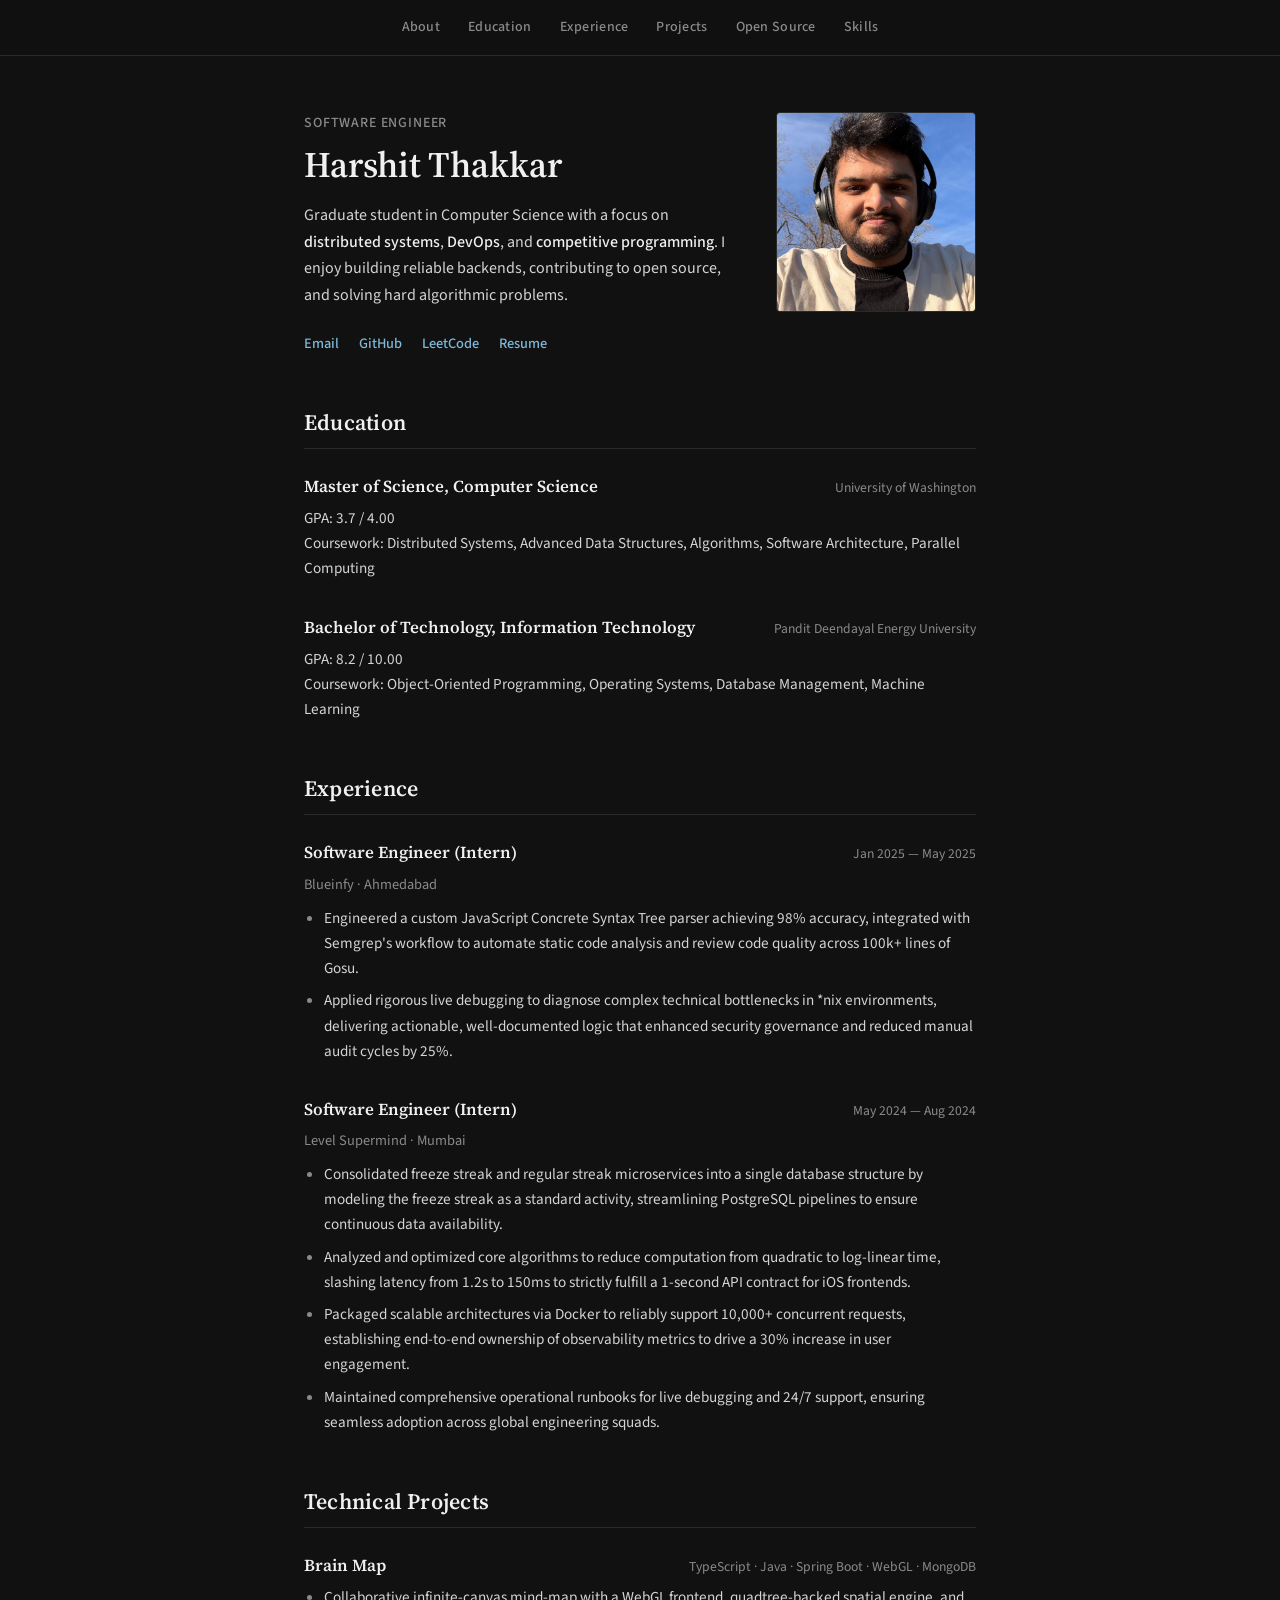
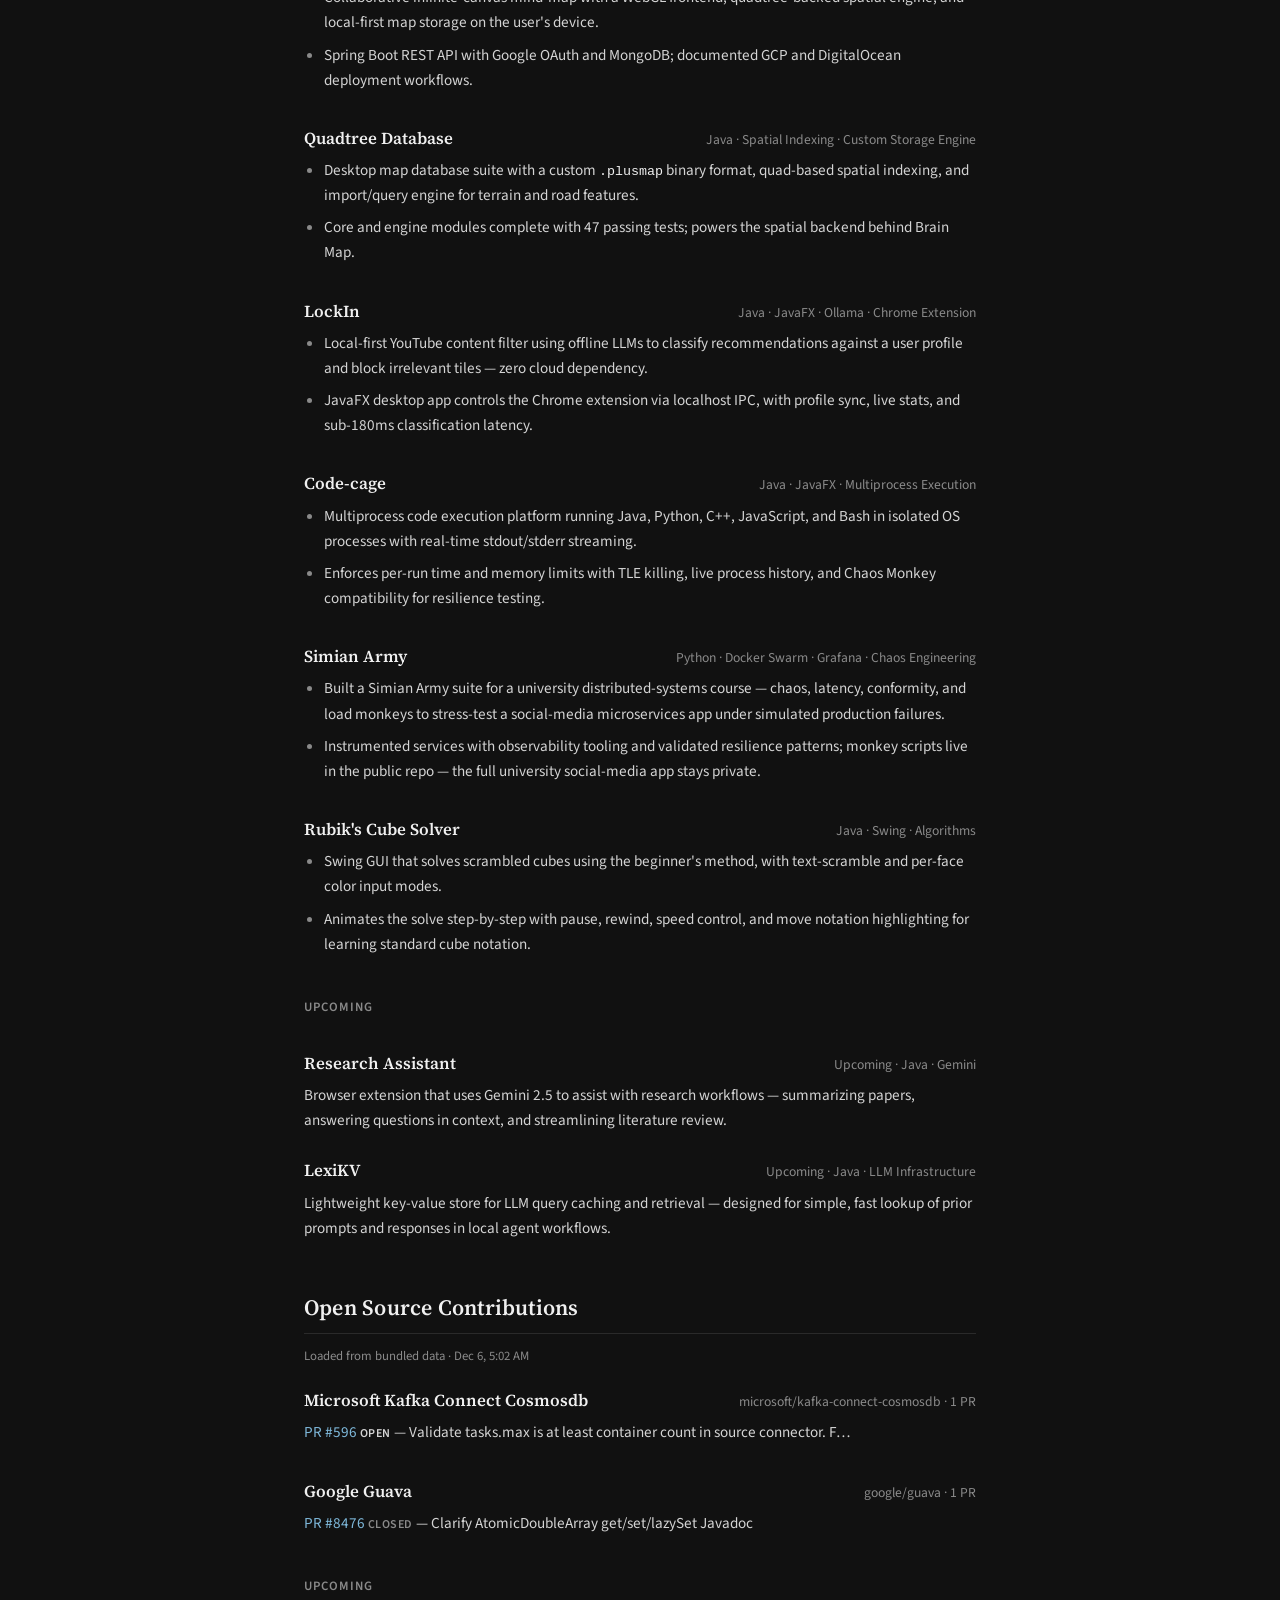
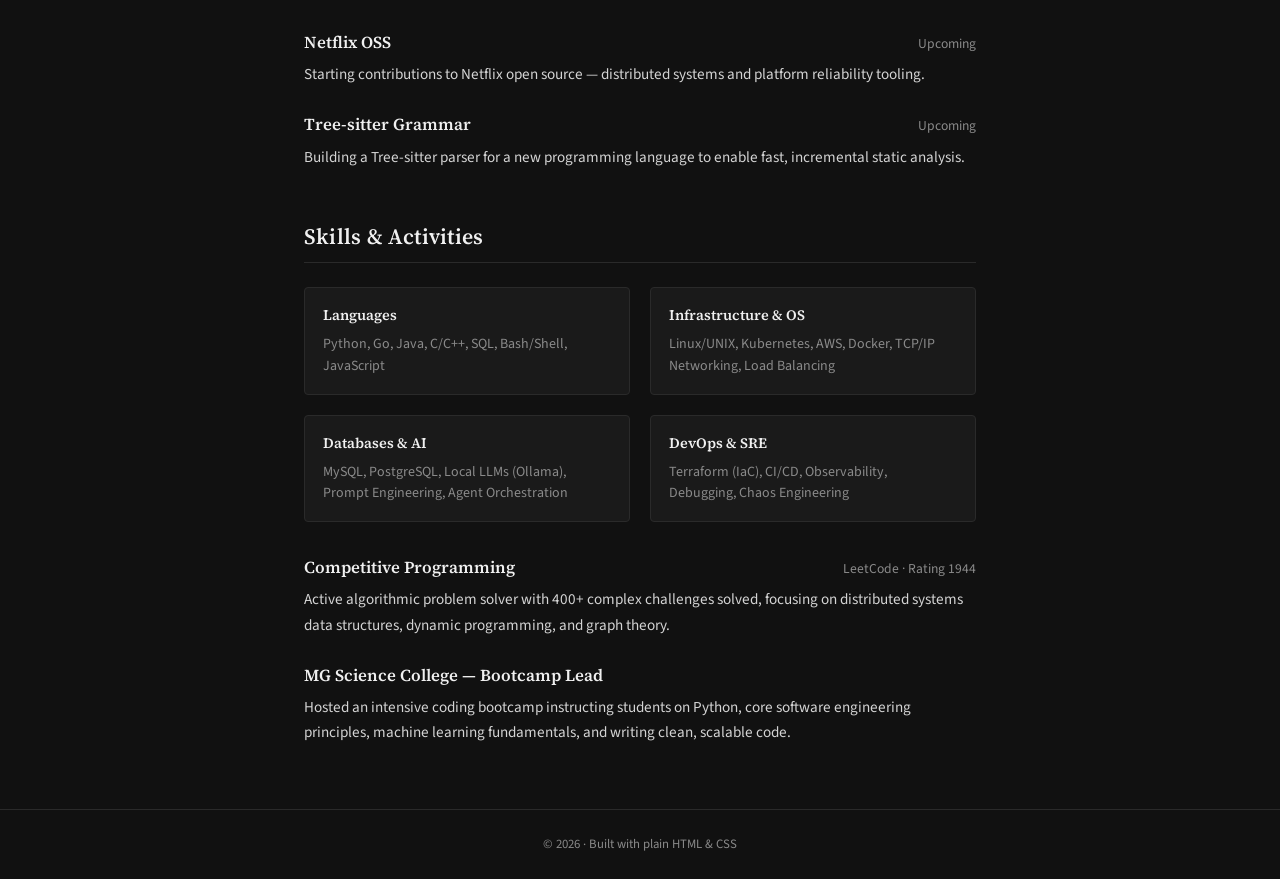
==== index.html @ aaa3c821 "Add dark academic portfolio site with auto-synced OSS section. Static personal site for projects, ex" ====
<!DOCTYPE html>
<html lang="en">
<head>
  <meta charset="UTF-8">
  <meta name="viewport" content="width=device-width, initial-scale=1.0">
  <meta name="description" content="Software engineer focused on distributed systems, DevOps, and competitive programming.">
  <title>Portfolio</title>
  <link rel="stylesheet" href="styles.css">
  <link rel="preconnect" href="https://fonts.googleapis.com">
  <link rel="preconnect" href="https://fonts.gstatic.com" crossorigin>
  <link href="https://fonts.googleapis.com/css2?family=Source+Serif+4:opsz,wght@8..60,400;8..60,600&family=Source+Sans+3:wght@400;500;600&display=swap" rel="stylesheet">
</head>
<body>
  <header class="site-header">
    <nav class="nav">
      <a href="#about" class="nav-link">About</a>
      <a href="#education" class="nav-link">Education</a>
      <a href="#experience" class="nav-link">Experience</a>
      <a href="#projects" class="nav-link">Projects</a>
      <a href="#oss" class="nav-link">Open Source</a>
      <a href="#skills" class="nav-link">Skills</a>
    </nav>
  </header>

  <main>
    <section id="about" class="hero">
      <div class="hero-content">
        <div class="hero-text">
          <p class="hero-label">Software Engineer</p>
          <h1 class="hero-name">Harshit Thakkar</h1>
          <p class="hero-bio">
            Graduate student in Computer Science with a focus on
            <strong>distributed systems</strong>, <strong>DevOps</strong>, and
            <strong>competitive programming</strong>. I enjoy building reliable
            backends, contributing to open source, and solving hard algorithmic problems.
          </p>
          <div class="hero-links">
            <a href="mailto:your.email@example.com">Email</a>
            <a href="https://github.com/alanturrr-1703" target="_blank" rel="noopener noreferrer">GitHub</a>
            <a href="https://leetcode.com/yourusername" target="_blank" rel="noopener noreferrer">LeetCode</a>
            <a href="#" target="_blank" rel="noopener noreferrer">Resume</a>
          </div>
        </div>
        <figure class="hero-photo">
          <img src="images/profile.jpg" alt="Harshit Thakkar" width="220" height="220"
               onerror="this.onerror=null;this.src='images/placeholder.svg';">
        </figure>
      </div>
    </section>

    <section id="education" class="section">
      <h2 class="section-title">Education</h2>
      <div class="entries">
        <article class="entry">
          <div class="entry-header">
            <h3 class="entry-title">Master of Science, Computer Science</h3>
            <span class="entry-meta">University of Washington</span>
          </div>
          <p class="entry-detail">GPA: 3.7 / 4.00</p>
          <p class="entry-detail">
            Coursework: Distributed Systems, Advanced Data Structures, Algorithms,
            Software Architecture, Parallel Computing
          </p>
        </article>
        <article class="entry">
          <div class="entry-header">
            <h3 class="entry-title">Bachelor of Technology, Information Technology</h3>
            <span class="entry-meta">Pandit Deendayal Energy University</span>
          </div>
          <p class="entry-detail">GPA: 8.2 / 10.00</p>
          <p class="entry-detail">
            Coursework: Object-Oriented Programming, Operating Systems,
            Database Management, Machine Learning
          </p>
        </article>
      </div>
    </section>

    <section id="experience" class="section">
      <h2 class="section-title">Experience</h2>
      <div class="entries">
        <article class="entry">
          <div class="entry-header">
            <h3 class="entry-title">Software Engineer (Intern)</h3>
            <span class="entry-meta">Jan 2025 — May 2025</span>
          </div>
          <p class="entry-org">Blueinfy · Ahmedabad</p>
          <ul class="entry-list">
            <li>Engineered a custom JavaScript Concrete Syntax Tree parser achieving 98% accuracy, integrated with Semgrep's workflow to automate static code analysis and review code quality across 100k+ lines of Gosu.</li>
            <li>Applied rigorous live debugging to diagnose complex technical bottlenecks in *nix environments, delivering actionable, well-documented logic that enhanced security governance and reduced manual audit cycles by 25%.</li>
          </ul>
        </article>
        <article class="entry">
          <div class="entry-header">
            <h3 class="entry-title">Software Engineer (Intern)</h3>
            <span class="entry-meta">May 2024 — Aug 2024</span>
          </div>
          <p class="entry-org">Level Supermind · Mumbai</p>
          <ul class="entry-list">
            <li>Consolidated freeze streak and regular streak microservices into a single database structure by modeling the freeze streak as a standard activity, streamlining PostgreSQL pipelines to ensure continuous data availability.</li>
            <li>Analyzed and optimized core algorithms to reduce computation from quadratic to log-linear time, slashing latency from 1.2s to 150ms to strictly fulfill a 1-second API contract for iOS frontends.</li>
            <li>Packaged scalable architectures via Docker to reliably support 10,000+ concurrent requests, establishing end-to-end ownership of observability metrics to drive a 30% increase in user engagement.</li>
            <li>Maintained comprehensive operational runbooks for live debugging and 24/7 support, ensuring seamless adoption across global engineering squads.</li>
          </ul>
        </article>
      </div>
    </section>

    <section id="projects" class="section">
      <h2 class="section-title">Technical Projects</h2>
      <div class="entries">
        <article class="entry">
          <div class="entry-header">
            <h3 class="entry-title">
              <a href="https://github.com/alanturrr-1703/brain-map" target="_blank" rel="noopener noreferrer">Brain Map</a>
            </h3>
            <span class="entry-meta">TypeScript · Java · Spring Boot · WebGL · MongoDB</span>
          </div>
          <ul class="entry-list">
            <li>Collaborative infinite-canvas mind-map with a WebGL frontend, quadtree-backed spatial engine, and local-first map storage on the user's device.</li>
            <li>Spring Boot REST API with Google OAuth and MongoDB; documented GCP and DigitalOcean deployment workflows.</li>
          </ul>
        </article>
        <article class="entry">
          <div class="entry-header">
            <h3 class="entry-title">
              <a href="https://github.com/alanturrr-1703/quadtree-database" target="_blank" rel="noopener noreferrer">Quadtree Database</a>
            </h3>
            <span class="entry-meta">Java · Spatial Indexing · Custom Storage Engine</span>
          </div>
          <ul class="entry-list">
            <li>Desktop map database suite with a custom <code>.plusmap</code> binary format, quad-based spatial indexing, and import/query engine for terrain and road features.</li>
            <li>Core and engine modules complete with 47 passing tests; powers the spatial backend behind Brain Map.</li>
          </ul>
        </article>
        <article class="entry">
          <div class="entry-header">
            <h3 class="entry-title">
              <a href="https://github.com/alanturrr-1703/LockIn" target="_blank" rel="noopener noreferrer">LockIn</a>
            </h3>
            <span class="entry-meta">Java · JavaFX · Ollama · Chrome Extension</span>
          </div>
          <ul class="entry-list">
            <li>Local-first YouTube content filter using offline LLMs to classify recommendations against a user profile and block irrelevant tiles — zero cloud dependency.</li>
            <li>JavaFX desktop app controls the Chrome extension via localhost IPC, with profile sync, live stats, and sub-180ms classification latency.</li>
          </ul>
        </article>
        <article class="entry">
          <div class="entry-header">
            <h3 class="entry-title">
              <a href="https://github.com/alanturrr-1703/Code-cage" target="_blank" rel="noopener noreferrer">Code-cage</a>
            </h3>
            <span class="entry-meta">Java · JavaFX · Multiprocess Execution</span>
          </div>
          <ul class="entry-list">
            <li>Multiprocess code execution platform running Java, Python, C++, JavaScript, and Bash in isolated OS processes with real-time stdout/stderr streaming.</li>
            <li>Enforces per-run time and memory limits with TLE killing, live process history, and Chaos Monkey compatibility for resilience testing.</li>
          </ul>
        </article>
        <article class="entry">
          <div class="entry-header">
            <h3 class="entry-title">
              <a href="https://github.com/alanturrr-1703/simian-army" target="_blank" rel="noopener noreferrer">Simian Army</a>
            </h3>
            <span class="entry-meta">Python · Docker Swarm · Grafana · Chaos Engineering</span>
          </div>
          <ul class="entry-list">
            <li>Built a Simian Army suite for a university distributed-systems course — chaos, latency, conformity, and load monkeys to stress-test a social-media microservices app under simulated production failures.</li>
            <li>Instrumented services with observability tooling and validated resilience patterns; monkey scripts live in the public repo — the full university social-media app stays private.</li>
          </ul>
        </article>
        <article class="entry">
          <div class="entry-header">
            <h3 class="entry-title">
              <a href="https://github.com/alanturrr-1703/Rubiks-Cube-Solver-master" target="_blank" rel="noopener noreferrer">Rubik's Cube Solver</a>
            </h3>
            <span class="entry-meta">Java · Swing · Algorithms</span>
          </div>
          <ul class="entry-list">
            <li>Swing GUI that solves scrambled cubes using the beginner's method, with text-scramble and per-face color input modes.</li>
            <li>Animates the solve step-by-step with pause, rewind, speed control, and move notation highlighting for learning standard cube notation.</li>
          </ul>
        </article>
      </div>

      <h3 class="subsection-title">Upcoming</h3>
      <div class="entries entries--compact">
        <article class="entry">
          <div class="entry-header">
            <h3 class="entry-title">
              <a href="https://github.com/alanturrr-1703/research-assistant" target="_blank" rel="noopener noreferrer">Research Assistant</a>
            </h3>
            <span class="entry-meta">Upcoming · Java · Gemini</span>
          </div>
          <p class="entry-detail">
            Browser extension that uses Gemini 2.5 to assist with research workflows — summarizing papers,
            answering questions in context, and streamlining literature review.
          </p>
        </article>
        <article class="entry">
          <div class="entry-header">
            <h3 class="entry-title">
              <a href="https://github.com/alanturrr-1703/LexiKV" target="_blank" rel="noopener noreferrer">LexiKV</a>
            </h3>
            <span class="entry-meta">Upcoming · Java · LLM Infrastructure</span>
          </div>
          <p class="entry-detail">
            Lightweight key-value store for LLM query caching and retrieval — designed for simple,
            fast lookup of prior prompts and responses in local agent workflows.
          </p>
        </article>
      </div>
    </section>

    <section id="oss" class="section">
      <h2 class="section-title">Open Source Contributions</h2>
      <p id="oss-status" class="oss-status">Loading from GitHub…</p>
      <div id="oss-contributions" class="entries">
        <p class="entry-detail oss-empty">Fetching pull requests…</p>
      </div>
      <div id="oss-upcoming"></div>
    </section>

    <section id="skills" class="section">
      <h2 class="section-title">Skills &amp; Activities</h2>
      <div class="skills-grid">
        <div class="skill-group">
          <h3>Languages</h3>
          <p>Python, Go, Java, C/C++, SQL, Bash/Shell, JavaScript</p>
        </div>
        <div class="skill-group">
          <h3>Infrastructure &amp; OS</h3>
          <p>Linux/UNIX, Kubernetes, AWS, Docker, TCP/IP Networking, Load Balancing</p>
        </div>
        <div class="skill-group">
          <h3>Databases &amp; AI</h3>
          <p>MySQL, PostgreSQL, Local LLMs (Ollama), Prompt Engineering, Agent Orchestration</p>
        </div>
        <div class="skill-group">
          <h3>DevOps &amp; SRE</h3>
          <p>Terraform (IaC), CI/CD, Observability, Debugging, Chaos Engineering</p>
        </div>
      </div>
      <div class="entries entries--compact">
        <article class="entry">
          <div class="entry-header">
            <h3 class="entry-title">Competitive Programming</h3>
            <span class="entry-meta">LeetCode · Rating 1944</span>
          </div>
          <p class="entry-detail">
            Active algorithmic problem solver with 400+ complex challenges solved,
            focusing on distributed systems data structures, dynamic programming, and graph theory.
          </p>
        </article>
        <article class="entry">
          <div class="entry-header">
            <h3 class="entry-title">MG Science College — Bootcamp Lead</h3>
          </div>
          <p class="entry-detail">
            Hosted an intensive coding bootcamp instructing students on Python, core software
            engineering principles, machine learning fundamentals, and writing clean, scalable code.
          </p>
        </article>
      </div>
    </section>
  </main>

  <footer class="site-footer">
    <p>&copy; <span id="year"></span> · Built with plain HTML &amp; CSS</p>
  </footer>

  <script src="config.js"></script>
  <script src="oss.js"></script>
  <script>
    document.getElementById('year').textContent = new Date().getFullYear();
  </script>
</body>
</html>
---- styles.css ----
:root {
  --bg: #111111;
  --bg-elevated: #1a1a1a;
  --border: #2a2a2a;
  --text: #d4d4d4;
  --text-muted: #8a8a8a;
  --text-heading: #f0f0f0;
  --accent: #7eb8da;
  --max-width: 720px;
  --font-serif: "Source Serif 4", Georgia, "Times New Roman", serif;
  --font-sans: "Source Sans 3", system-ui, -apple-system, sans-serif;
}

*,
*::before,
*::after {
  box-sizing: border-box;
  margin: 0;
  padding: 0;
}

html {
  scroll-behavior: smooth;
}

body {
  background: var(--bg);
  color: var(--text);
  font-family: var(--font-sans);
  font-size: 1rem;
  line-height: 1.65;
  -webkit-font-smoothing: antialiased;
}

a {
  color: var(--accent);
  text-decoration: none;
}

a:hover {
  text-decoration: underline;
}

/* Header */

.site-header {
  position: sticky;
  top: 0;
  z-index: 10;
  background: rgba(17, 17, 17, 0.92);
  backdrop-filter: blur(8px);
  border-bottom: 1px solid var(--border);
}

.nav {
  display: flex;
  flex-wrap: wrap;
  justify-content: center;
  gap: 1.25rem 1.75rem;
  max-width: var(--max-width);
  margin: 0 auto;
  padding: 1rem 1.5rem;
}

.nav-link {
  color: var(--text-muted);
  font-size: 0.875rem;
  font-weight: 500;
  letter-spacing: 0.02em;
  text-decoration: none;
  transition: color 0.15s ease;
}

.nav-link:hover {
  color: var(--text-heading);
  text-decoration: none;
}

/* Layout */

main {
  max-width: var(--max-width);
  margin: 0 auto;
  padding: 2.5rem 1.5rem 4rem;
}

.section {
  padding-top: 3rem;
}

.section-title {
  color: var(--text-heading);
  font-family: var(--font-serif);
  font-size: 1.375rem;
  font-weight: 600;
  letter-spacing: 0.01em;
  margin-bottom: 1.5rem;
  padding-bottom: 0.5rem;
  border-bottom: 1px solid var(--border);
}

.subsection-title {
  color: var(--text-muted);
  font-family: var(--font-sans);
  font-size: 0.8rem;
  font-weight: 600;
  letter-spacing: 0.08em;
  text-transform: uppercase;
  margin: 2.5rem 0 1.25rem;
}

/* Hero */

.hero {
  padding-top: 1rem;
}

.hero-content {
  display: flex;
  flex-wrap: wrap;
  align-items: flex-start;
  gap: 2rem;
}

.hero-text {
  flex: 1 1 280px;
}

.hero-label {
  color: var(--text-muted);
  font-size: 0.875rem;
  font-weight: 500;
  letter-spacing: 0.06em;
  text-transform: uppercase;
  margin-bottom: 0.5rem;
}

.hero-name {
  color: var(--text-heading);
  font-family: var(--font-serif);
  font-size: 2.25rem;
  font-weight: 600;
  line-height: 1.2;
  margin-bottom: 1rem;
}

.hero-bio {
  color: var(--text);
  margin-bottom: 1.5rem;
}

.hero-bio strong {
  color: var(--text-heading);
  font-weight: 500;
}

.hero-links {
  display: flex;
  flex-wrap: wrap;
  gap: 0.75rem 1.25rem;
}

.hero-links a {
  font-size: 0.9rem;
  font-weight: 500;
}

.hero-photo {
  flex: 0 0 auto;
}

.hero-photo img {
  display: block;
  width: 200px;
  height: 200px;
  object-fit: cover;
  border-radius: 4px;
  border: 1px solid var(--border);
  background: var(--bg-elevated);
}

/* Entries */

.entries {
  display: flex;
  flex-direction: column;
  gap: 2rem;
}

.entries--compact {
  margin-top: 2rem;
  gap: 1.5rem;
}

.entry-header {
  display: flex;
  flex-wrap: wrap;
  justify-content: space-between;
  align-items: baseline;
  gap: 0.25rem 1rem;
  margin-bottom: 0.35rem;
}

.entry-title {
  color: var(--text-heading);
  font-family: var(--font-serif);
  font-size: 1.05rem;
  font-weight: 600;
}

.entry-title a {
  color: var(--text-heading);
  text-decoration: none;
}

.entry-title a:hover {
  color: var(--accent);
  text-decoration: underline;
}

.entry-list code {
  font-family: ui-monospace, "SF Mono", Menlo, monospace;
  font-size: 0.88em;
  color: var(--text-heading);
}

.entry-meta {
  color: var(--text-muted);
  font-size: 0.85rem;
  white-space: nowrap;
}

.entry-org {
  color: var(--text-muted);
  font-size: 0.9rem;
  margin-bottom: 0.6rem;
}

.entry-detail {
  color: var(--text);
  font-size: 0.95rem;
}

.entry-list {
  padding-left: 1.25rem;
  display: flex;
  flex-direction: column;
  gap: 0.45rem;
}

.entry-list li {
  color: var(--text);
  font-size: 0.95rem;
}

.entry-list li::marker {
  color: var(--text-muted);
}

/* OSS auto-sync */

.oss-status {
  color: var(--text-muted);
  font-size: 0.8rem;
  margin: -0.75rem 0 1.25rem;
}

.oss-empty {
  color: var(--text-muted);
  font-style: italic;
}

.oss-pr-list {
  list-style: none;
  padding-left: 0;
}

.oss-pr-list li {
  padding-left: 0;
}

.oss-pr-list li::marker {
  content: none;
}

.oss-state {
  font-size: 0.75rem;
  font-weight: 600;
  letter-spacing: 0.04em;
  text-transform: uppercase;
}

.oss-state--merged {
  color: #8fbc8f;
}

.oss-state--closed {
  color: var(--text-muted);
}

/* Skills */

.skills-grid {
  display: grid;
  grid-template-columns: repeat(auto-fit, minmax(280px, 1fr));
  gap: 1.25rem;
}

.skill-group {
  background: var(--bg-elevated);
  border: 1px solid var(--border);
  border-radius: 4px;
  padding: 1rem 1.15rem;
}

.skill-group h3 {
  color: var(--text-heading);
  font-family: var(--font-serif);
  font-size: 0.9rem;
  font-weight: 600;
  margin-bottom: 0.4rem;
}

.skill-group p {
  color: var(--text-muted);
  font-size: 0.875rem;
  line-height: 1.55;
}

/* Footer */

.site-footer {
  border-top: 1px solid var(--border);
  padding: 1.5rem;
  text-align: center;
}

.site-footer p {
  color: var(--text-muted);
  font-size: 0.8rem;
}

/* Responsive */

@media (max-width: 540px) {
  .hero-content {
    flex-direction: column-reverse;
    align-items: center;
    text-align: center;
  }

  .hero-links {
    justify-content: center;
  }

  .entry-header {
    flex-direction: column;
    align-items: flex-start;
  }

  .hero-name {
    font-size: 1.85rem;
  }
}
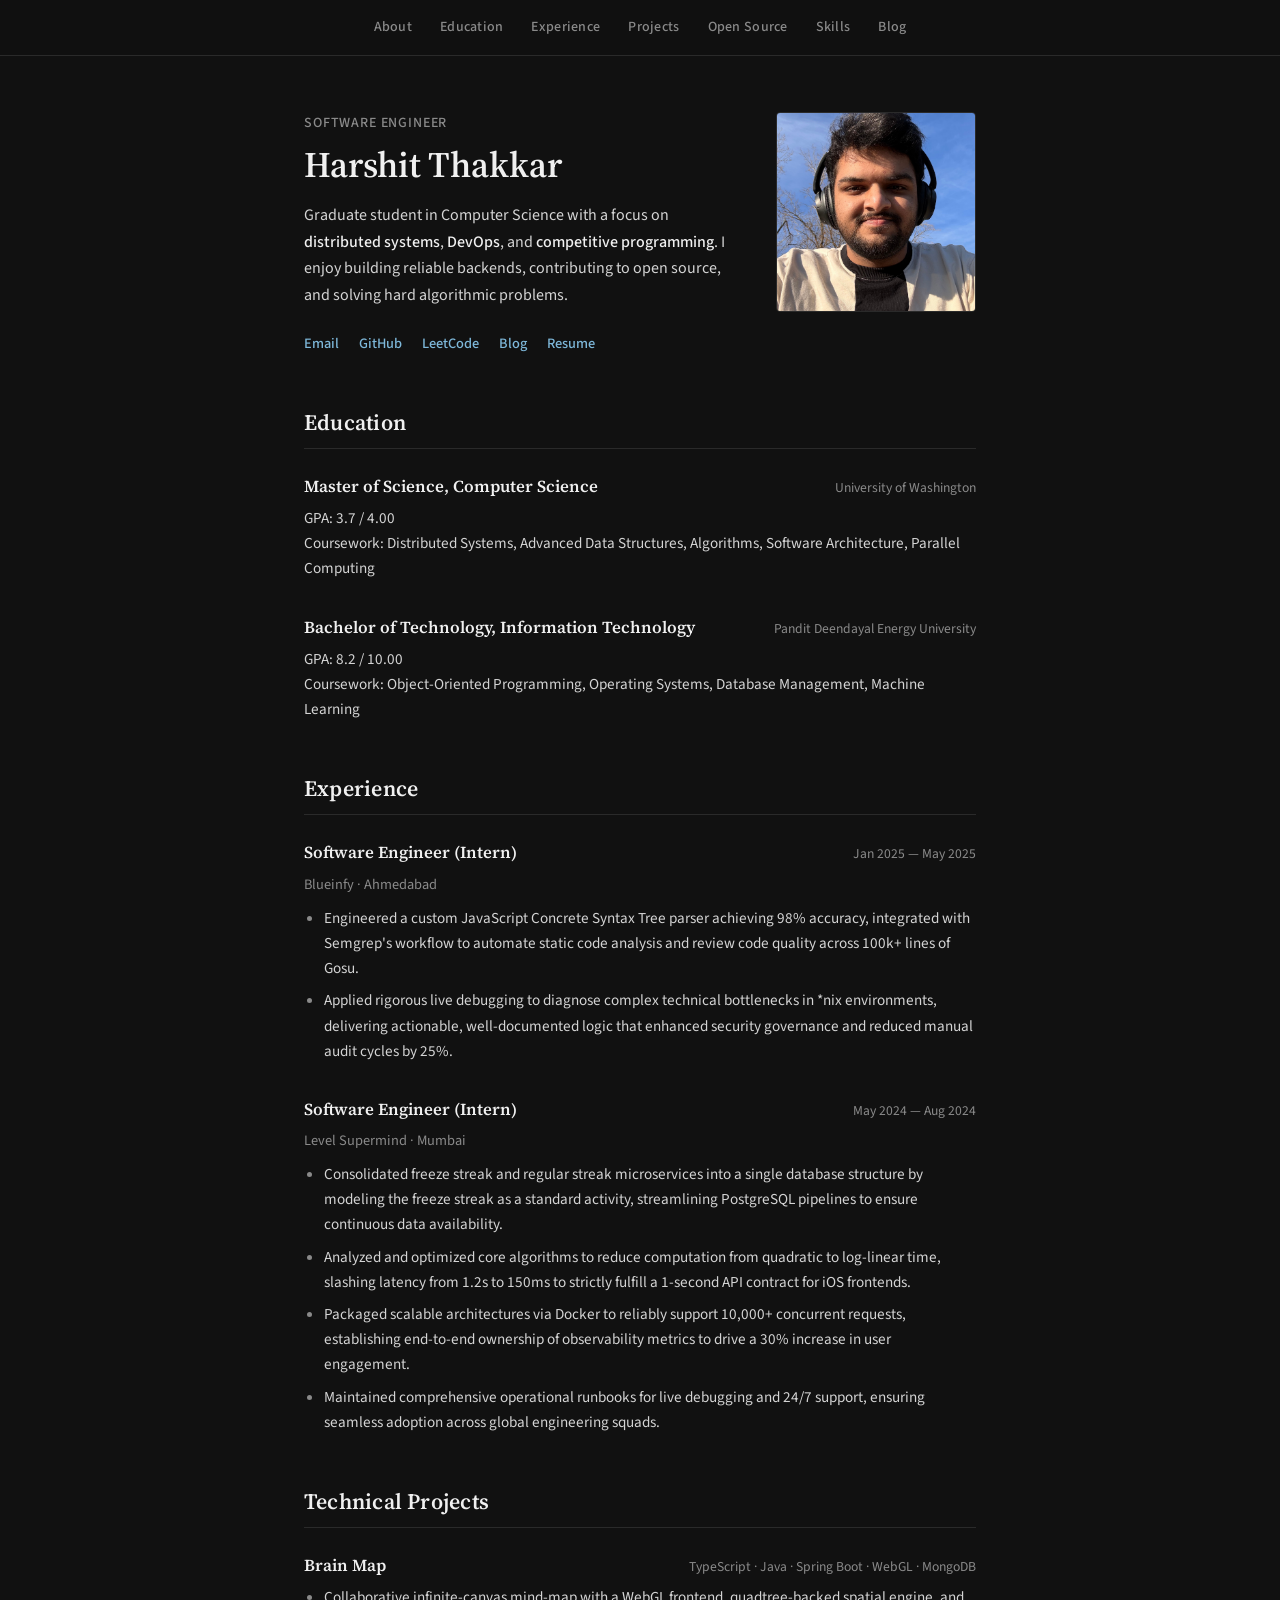
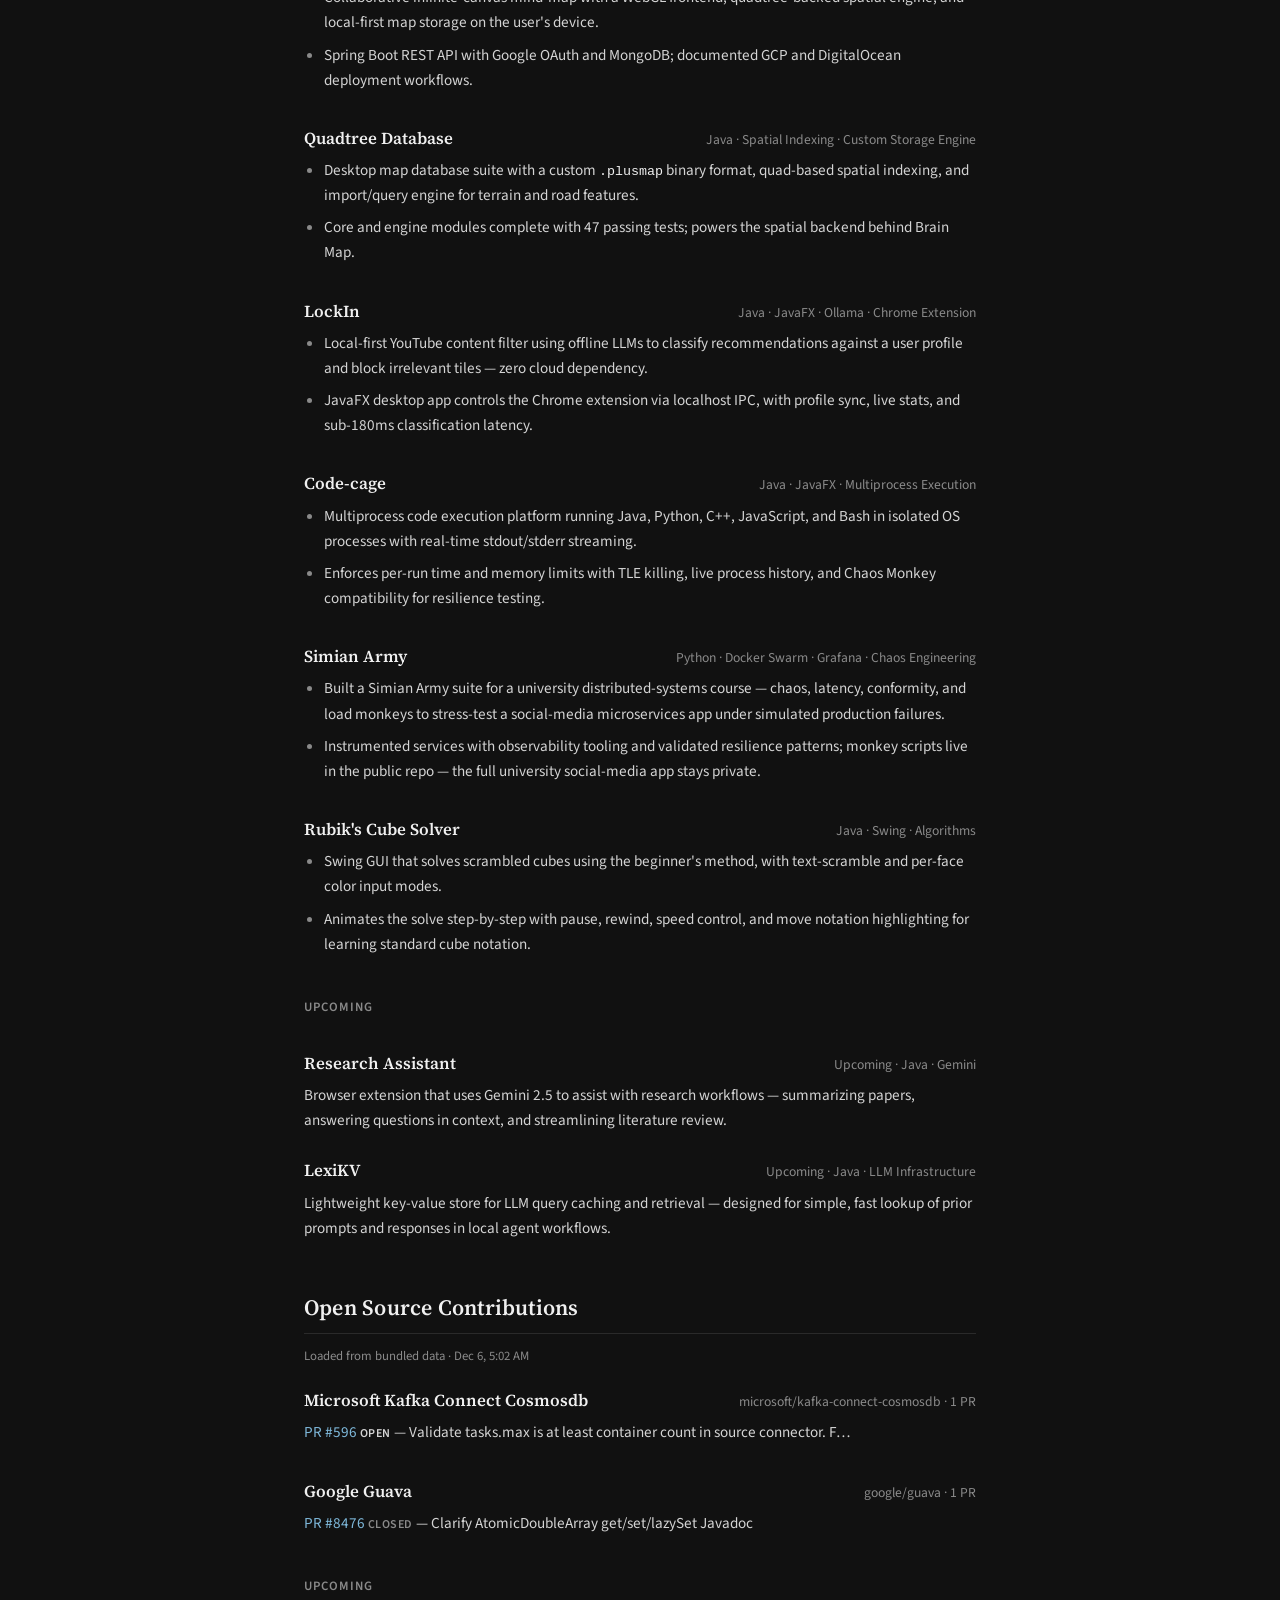
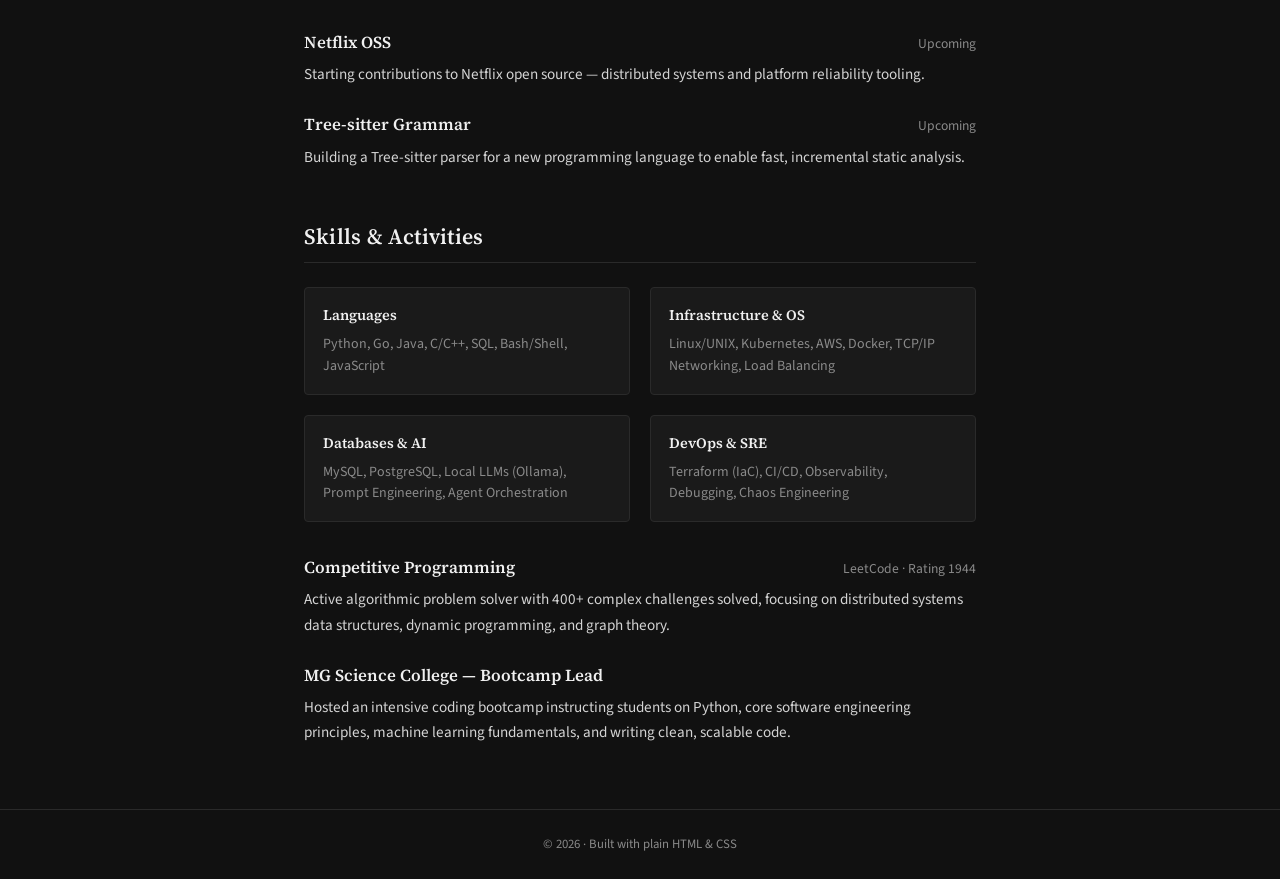
==== commit 0ba4a9a2: "Add blog section with consistent hashing post. Introduces a blog index and first article on consiste" ====
--- a/index.html
+++ b/index.html
@@ -19,6 +19,7 @@
       <a href="#projects" class="nav-link">Projects</a>
       <a href="#oss" class="nav-link">Open Source</a>
       <a href="#skills" class="nav-link">Skills</a>
+      <a href="blog/index.html" class="nav-link">Blog</a>
     </nav>
   </header>
 
@@ -38,6 +39,7 @@
             <a href="mailto:your.email@example.com">Email</a>
             <a href="https://github.com/alanturrr-1703" target="_blank" rel="noopener noreferrer">GitHub</a>
             <a href="https://leetcode.com/yourusername" target="_blank" rel="noopener noreferrer">LeetCode</a>
+            <a href="blog/index.html">Blog</a>
             <a href="#" target="_blank" rel="noopener noreferrer">Resume</a>
           </div>
         </div>
--- a/styles.css
+++ b/styles.css
@@ -76,6 +76,10 @@
   text-decoration: none;
 }
 
+.nav-link--active {
+  color: var(--text-heading);
+}
+
 /* Layout */
 
 main {
@@ -362,3 +366,93 @@
     font-size: 1.85rem;
   }
 }
+
+/* Blog */
+
+.blog-card .entry-title {
+  font-size: 1.15rem;
+}
+
+.blog-post {
+  padding-top: 1rem;
+}
+
+.blog-post-header {
+  margin-bottom: 2rem;
+  padding-bottom: 1.5rem;
+  border-bottom: 1px solid var(--border);
+}
+
+.blog-post-back {
+  font-size: 0.875rem;
+  margin-bottom: 1.25rem;
+}
+
+.blog-post-title {
+  color: var(--text-heading);
+  font-family: var(--font-serif);
+  font-size: 1.75rem;
+  font-weight: 600;
+  line-height: 1.3;
+  margin-bottom: 0.75rem;
+}
+
+.blog-post-meta {
+  color: var(--text-muted);
+  font-size: 0.875rem;
+}
+
+.blog-post-body {
+  display: flex;
+  flex-direction: column;
+  gap: 1.1rem;
+}
+
+.blog-post-body h2 {
+  color: var(--text-heading);
+  font-family: var(--font-serif);
+  font-size: 1.25rem;
+  font-weight: 600;
+  margin-top: 0.75rem;
+}
+
+.blog-post-body h3 {
+  color: var(--text-heading);
+  font-family: var(--font-serif);
+  font-size: 1.05rem;
+  font-weight: 600;
+  margin-top: 0.5rem;
+}
+
+.blog-post-body p {
+  color: var(--text);
+  font-size: 0.98rem;
+}
+
+.blog-post-body strong {
+  color: var(--text-heading);
+  font-weight: 500;
+}
+
+.blog-post-body ol,
+.blog-post-body ul {
+  padding-left: 1.35rem;
+  display: flex;
+  flex-direction: column;
+  gap: 0.5rem;
+}
+
+.blog-post-body li {
+  color: var(--text);
+  font-size: 0.98rem;
+}
+
+.blog-post-body li::marker {
+  color: var(--text-muted);
+}
+
+@media (max-width: 540px) {
+  .blog-post-title {
+    font-size: 1.45rem;
+  }
+}
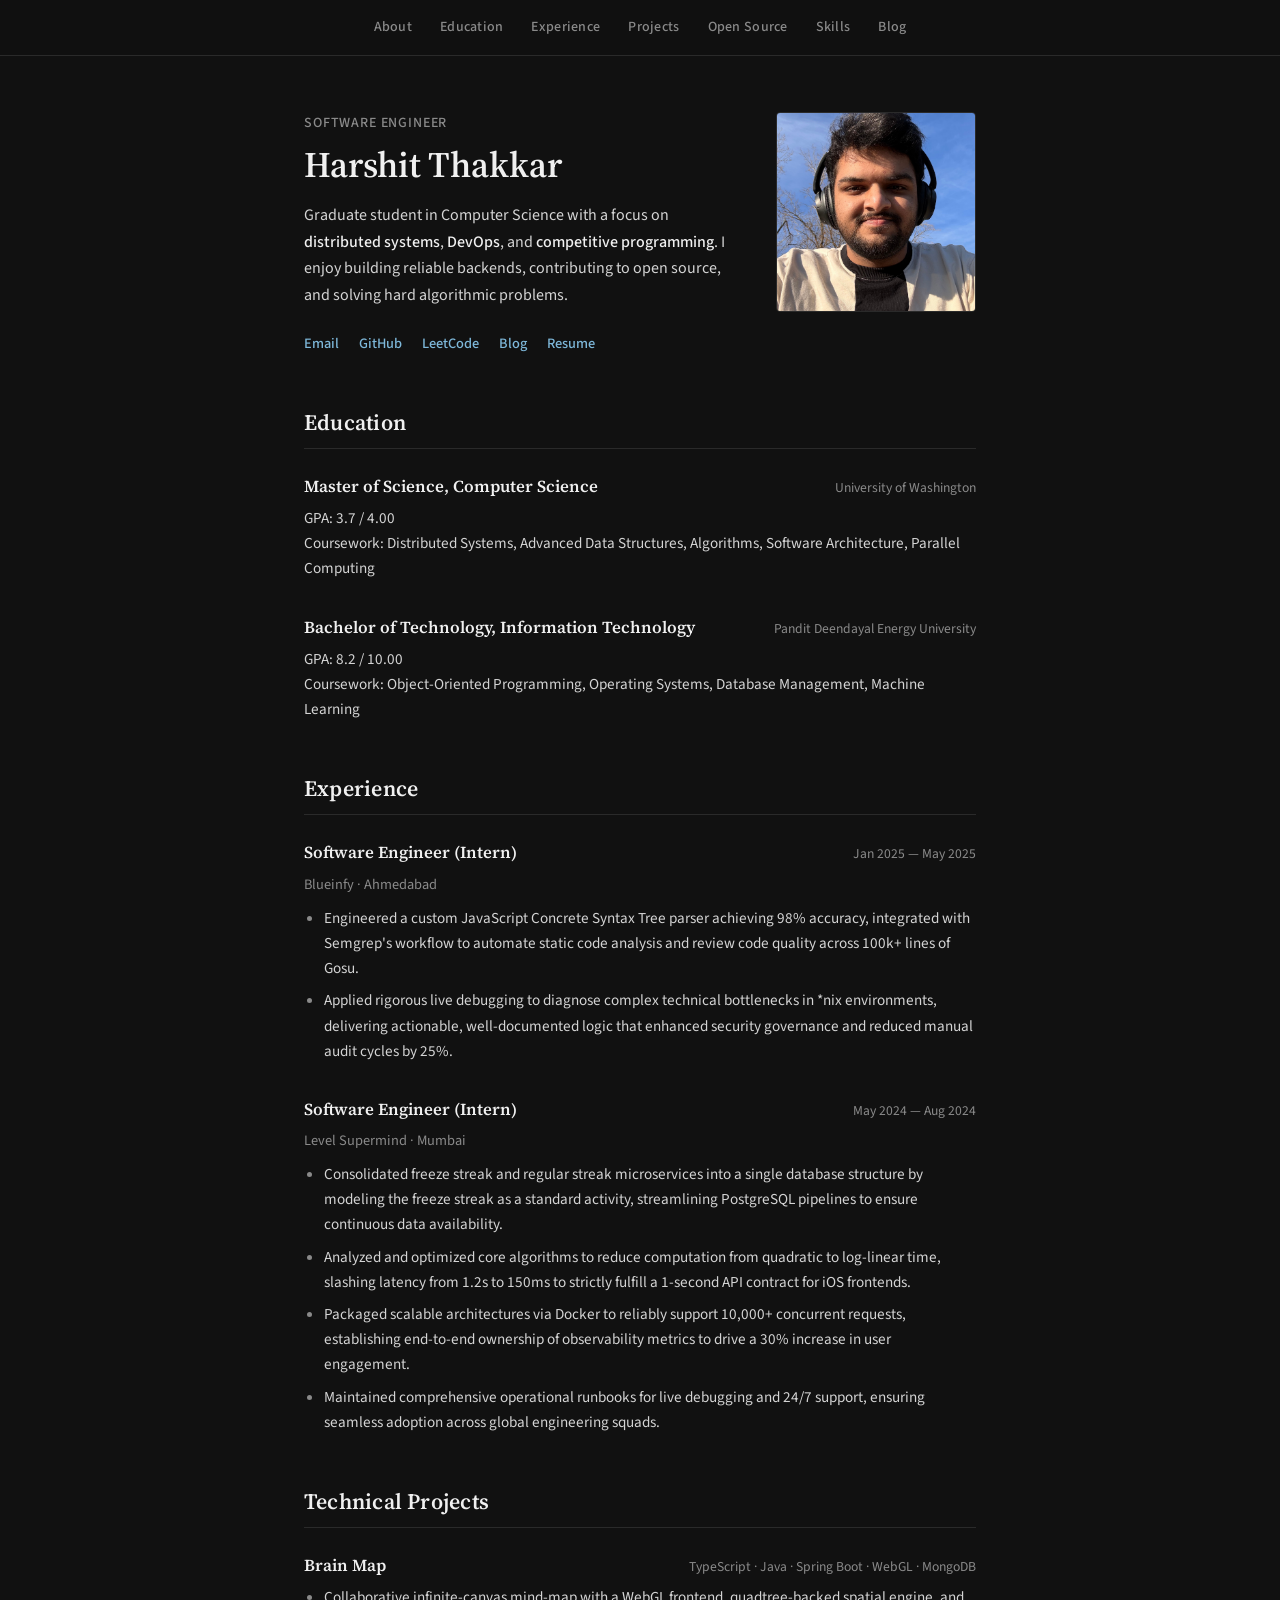
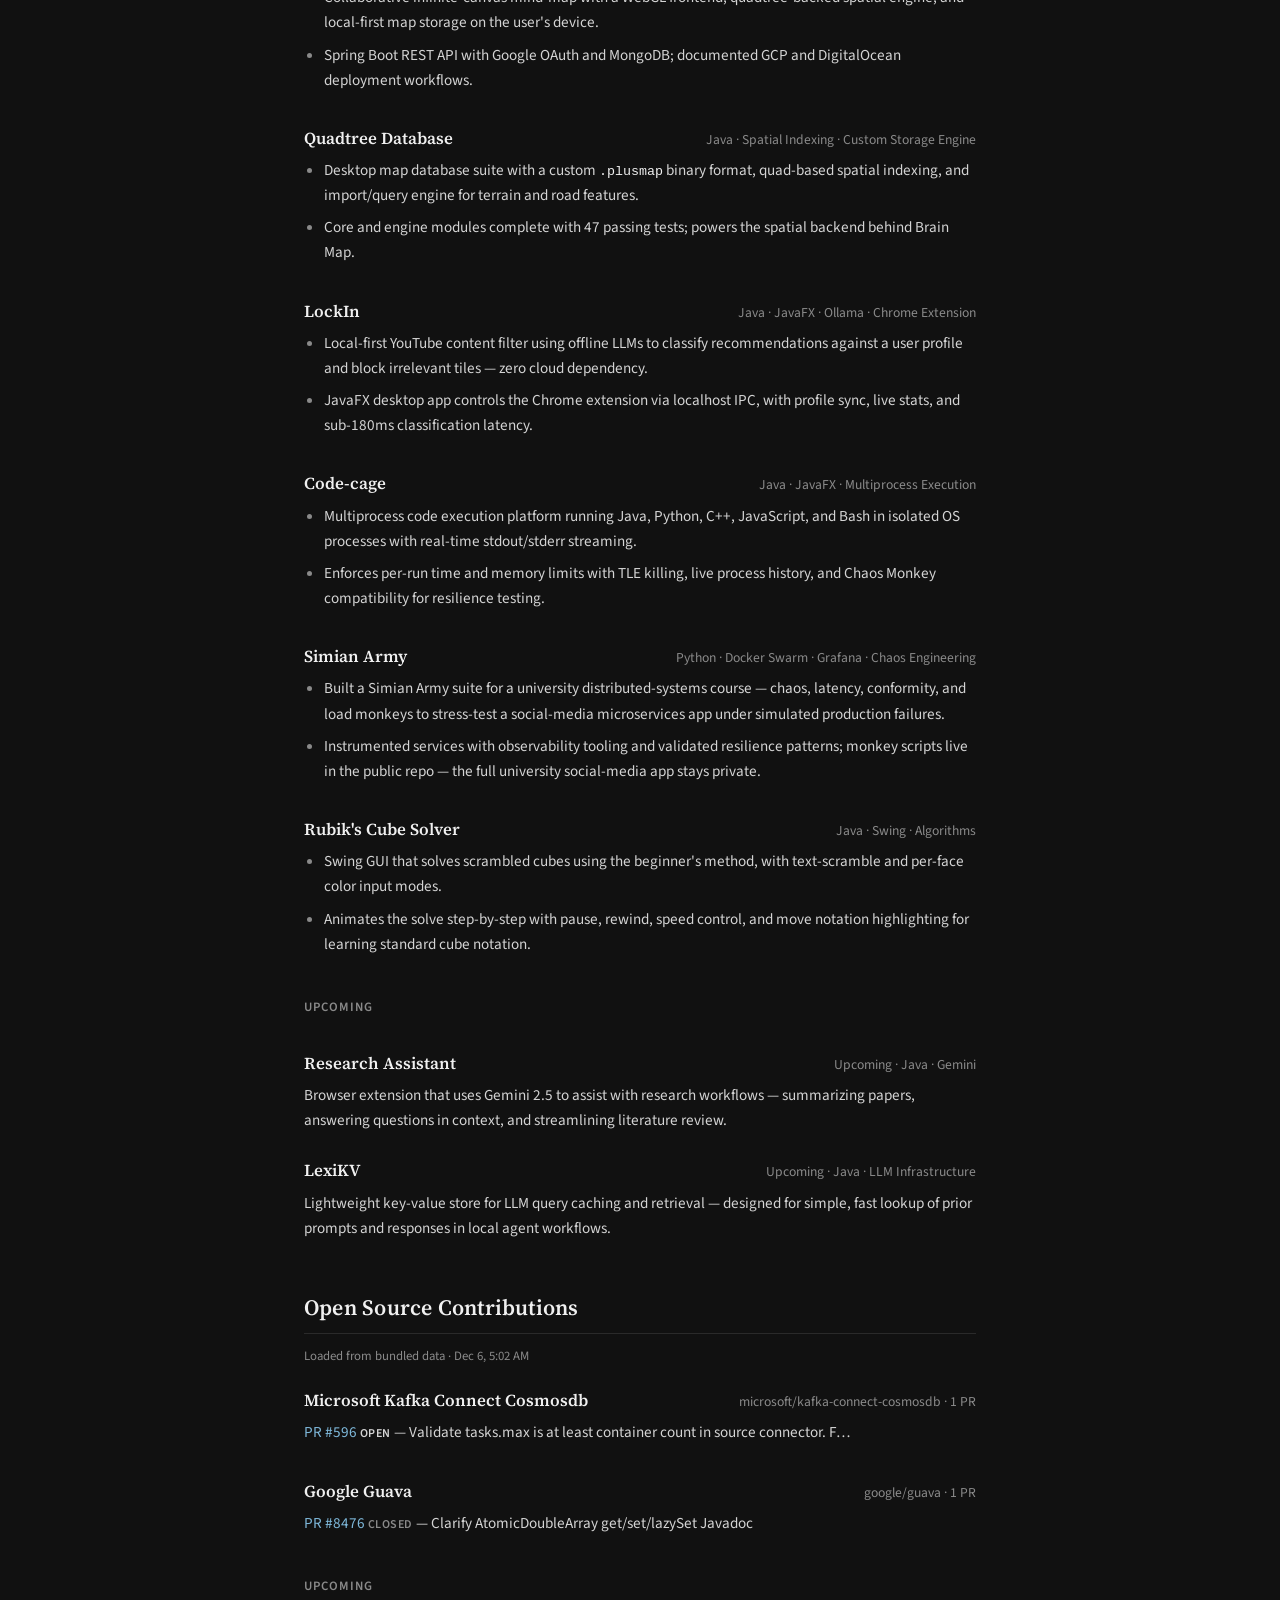
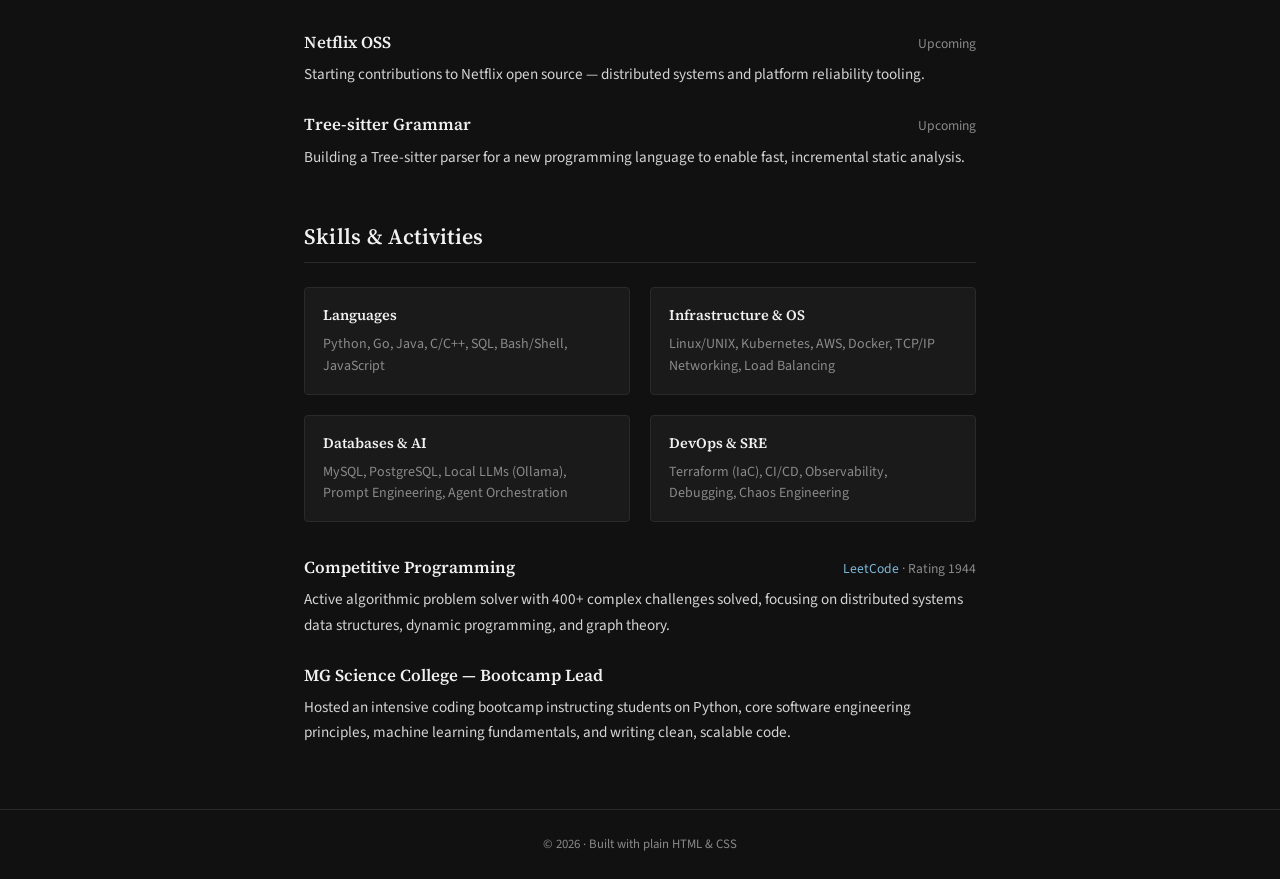
==== commit 213059d9: "Link LeetCode profile in hero and skills section. Co-authored-by: Cursor <cursoragent@cursor.com>" ====
--- a/index.html
+++ b/index.html
@@ -38,7 +38,7 @@
           <div class="hero-links">
             <a href="mailto:your.email@example.com">Email</a>
             <a href="https://github.com/alanturrr-1703" target="_blank" rel="noopener noreferrer">GitHub</a>
-            <a href="https://leetcode.com/yourusername" target="_blank" rel="noopener noreferrer">LeetCode</a>
+            <a href="https://leetcode.com/u/alanturrr_1703" target="_blank" rel="noopener noreferrer">LeetCode</a>
             <a href="blog/index.html">Blog</a>
             <a href="#" target="_blank" rel="noopener noreferrer">Resume</a>
           </div>
@@ -247,7 +247,7 @@
         <article class="entry">
           <div class="entry-header">
             <h3 class="entry-title">Competitive Programming</h3>
-            <span class="entry-meta">LeetCode · Rating 1944</span>
+            <span class="entry-meta"><a href="https://leetcode.com/u/alanturrr_1703" target="_blank" rel="noopener noreferrer">LeetCode</a> · Rating 1944</span>
           </div>
           <p class="entry-detail">
             Active algorithmic problem solver with 400+ complex challenges solved,
--- a/styles.css
+++ b/styles.css
@@ -451,6 +451,28 @@
   color: var(--text-muted);
 }
 
+.blog-post-body code {
+  font-family: ui-monospace, "SF Mono", Menlo, monospace;
+  font-size: 0.88em;
+  color: var(--text-heading);
+  background: var(--bg-elevated);
+  padding: 0.1em 0.35em;
+  border-radius: 3px;
+}
+
+.blog-post-body pre {
+  background: var(--bg-elevated);
+  border: 1px solid var(--border);
+  border-radius: 4px;
+  padding: 1rem;
+  overflow-x: auto;
+}
+
+.blog-post-body pre code {
+  background: none;
+  padding: 0;
+}
+
 @media (max-width: 540px) {
   .blog-post-title {
     font-size: 1.45rem;
